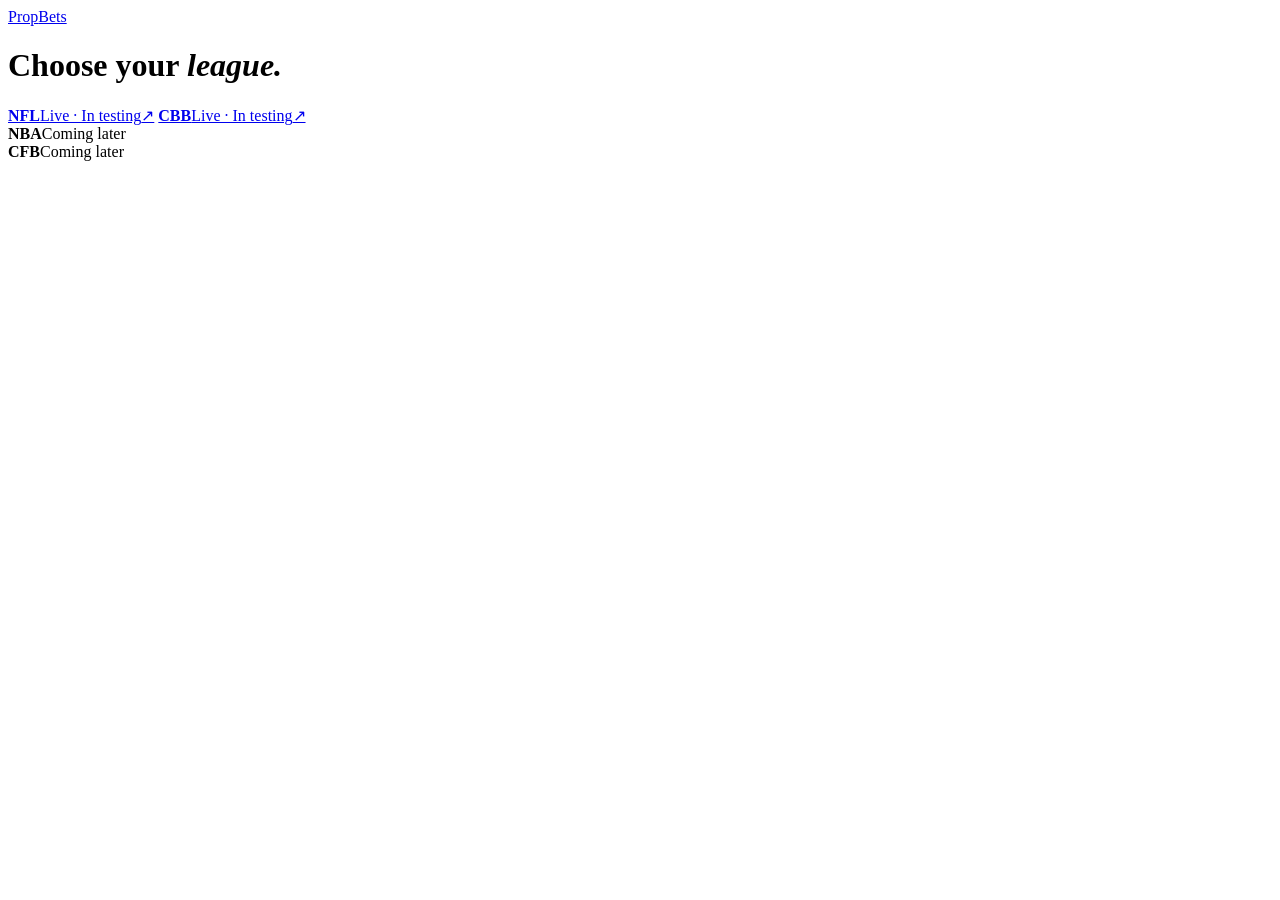
==== public/preview/index.html @ 4784d872 "Visual refresh: home page, bottom nav on phones, compact Top Looks, calmer cards - New NFL home (#ho" ====
<!doctype html>
<html lang="en">
<head>
  <meta charset="utf-8">
  <meta name="viewport" content="width=device-width, initial-scale=1">
  <meta name="robots" content="noindex">
  <title>League selection · PropBets</title>
  <link rel="icon" href="./assets/mark.svg">
  <link rel="stylesheet" href="./league.css">
  <link rel="stylesheet" href="./brand.css">
  </head>
<body>
  <main>
    <header><a class="pb-brand" href="./" aria-label="PropBets preview home"><img src="./assets/mark.svg" alt=""><span class="pb-wordmark">Prop<span>Bets</span></span></a></header>
    <h1>Choose your <em>league.</em></h1>
    <div class="leagues">
      <a class="frame nfl" href="/?view=nfl#home"><strong class="glyph">NFL</strong><span class="league-status">Live · In testing</span><span class="cue" aria-hidden="true">↗</span></a>
      <a class="frame cbb" href="./cbb/"><strong class="glyph">CBB</strong><span class="league-status">Live · In testing</span><span class="cue" aria-hidden="true">↗</span></a>
      <div class="frame nba"><strong class="glyph">NBA</strong><span class="league-status">Coming later</span></div>
      <div class="frame cfb"><strong class="glyph">CFB</strong><span class="league-status">Coming later</span></div>
    </div>
  </main>
</body>
</html>
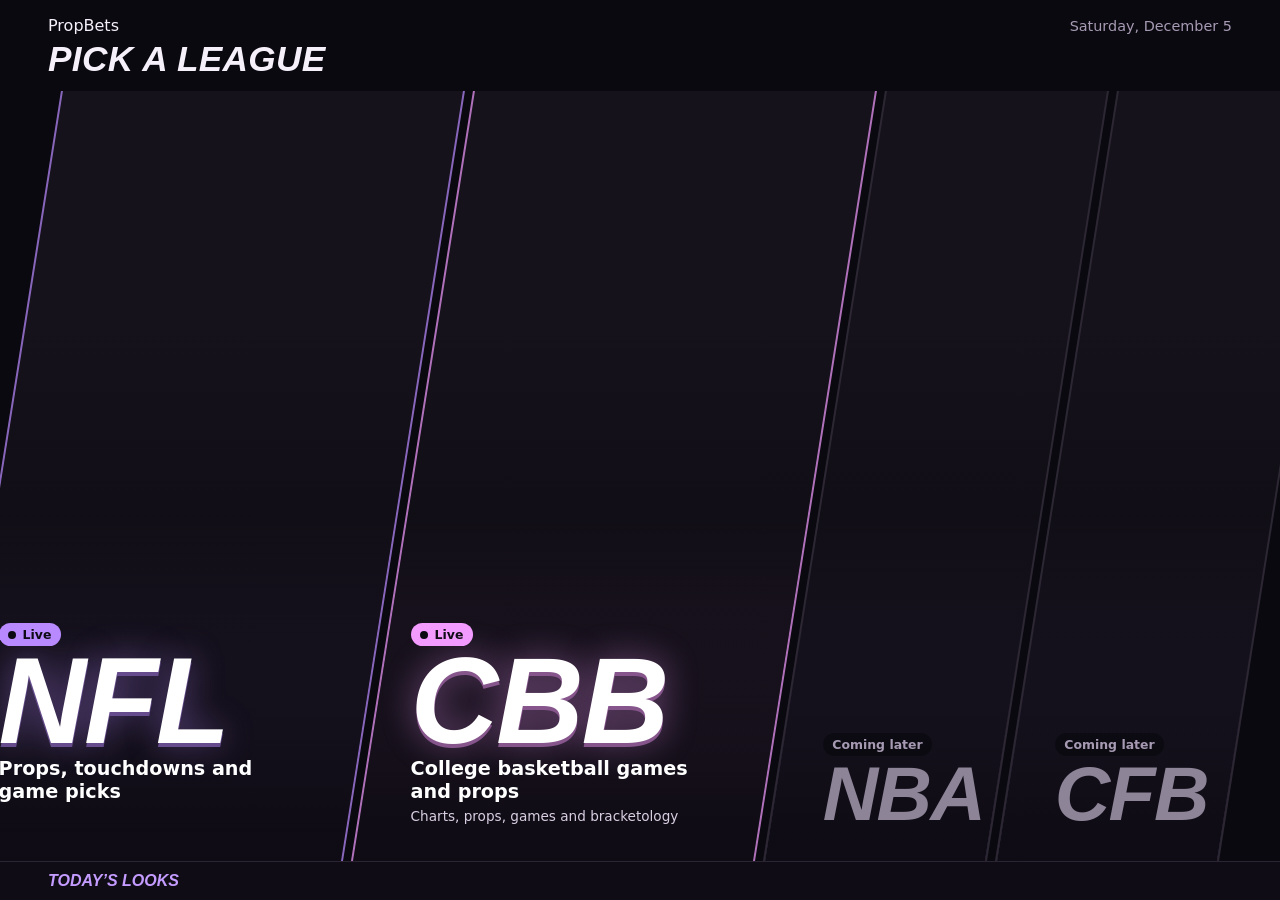
==== commit afa8d90c: "League screen: slanted photo panels with live counts and a ticker; NFL opens the home page Co-Author" ====
--- a/public/preview/index.html
+++ b/public/preview/index.html
@@ -2,23 +2,51 @@
 <html lang="en">
 <head>
   <meta charset="utf-8">
-  <meta name="viewport" content="width=device-width, initial-scale=1">
+  <meta name="viewport" content="width=device-width, initial-scale=1, viewport-fit=cover">
   <meta name="robots" content="noindex">
-  <title>League selection · PropBets</title>
+  <title>Pick a league · PropBets</title>
   <link rel="icon" href="./assets/mark.svg">
-  <link rel="stylesheet" href="./league.css">
+  <link rel="stylesheet" href="./lobby.css">
   <link rel="stylesheet" href="./brand.css">
-  </head>
+</head>
 <body>
-  <main>
-    <header><a class="pb-brand" href="./" aria-label="PropBets preview home"><img src="./assets/mark.svg" alt=""><span class="pb-wordmark">Prop<span>Bets</span></span></a></header>
-    <h1>Choose your <em>league.</em></h1>
-    <div class="leagues">
-      <a class="frame nfl" href="/?view=nfl#home"><strong class="glyph">NFL</strong><span class="league-status">Live · In testing</span><span class="cue" aria-hidden="true">↗</span></a>
-      <a class="frame cbb" href="./cbb/"><strong class="glyph">CBB</strong><span class="league-status">Live · In testing</span><span class="cue" aria-hidden="true">↗</span></a>
-      <div class="frame nba"><strong class="glyph">NBA</strong><span class="league-status">Coming later</span></div>
-      <div class="frame cfb"><strong class="glyph">CFB</strong><span class="league-status">Coming later</span></div>
+  <header class="lobby-top">
+    <a class="pb-brand" href="./" aria-label="PropBets home"><img src="./assets/mark.svg" alt=""><span class="pb-wordmark">Prop<span>Bets</span></span></a>
+    <p class="lobby-date" id="lobby-date"></p>
+  </header>
+  <h1 class="lobby-title">Pick a league</h1>
+  <main class="slices">
+    <a class="slice nfl" href="/?view=nfl#home">
+      <span class="slice-photo" aria-hidden="true"></span>
+      <span class="slice-body">
+        <span class="slice-state is-live">Live</span>
+        <strong>NFL</strong>
+        <span class="slice-line" id="nfl-line">Props, touchdowns and game picks</span>
+        <span class="slice-sub" id="nfl-sub"></span>
+      </span>
+    </a>
+    <a class="slice cbb" href="./cbb/">
+      <span class="slice-photo" aria-hidden="true"></span>
+      <span class="slice-body">
+        <span class="slice-state is-live">Live</span>
+        <strong>CBB</strong>
+        <span class="slice-line" id="cbb-line">College basketball games and props</span>
+        <span class="slice-sub">Charts, props, games and bracketology</span>
+      </span>
+    </a>
+    <div class="slice nba is-off">
+      <span class="slice-photo" aria-hidden="true"></span>
+      <span class="slice-body"><span class="slice-state">Coming later</span><strong>NBA</strong></span>
+    </div>
+    <div class="slice cfb is-off">
+      <span class="slice-photo" aria-hidden="true"></span>
+      <span class="slice-body"><span class="slice-state">Coming later</span><strong>CFB</strong></span>
     </div>
   </main>
+  <aside class="ticker" id="ticker" aria-label="Today's top NFL looks" hidden>
+    <b>Today’s looks</b>
+    <div class="ticker-window"><div class="ticker-track" id="ticker-track"></div></div>
+  </aside>
+  <script src="./lobby.js" defer></script>
 </body>
 </html>
--- a/public/preview/lobby.css
+++ b/public/preview/lobby.css
@@ -0,0 +1,76 @@
+/* League screen: four slanted photo panels, the way a broadcast splits the screen. */
+@font-face{font-family:Barlow;src:url('./assets/display.ttf') format('truetype');font-style:italic;font-weight:800;font-display:swap}
+:root{color-scheme:dark;--ink:#0b0910;--paper:#f6f0fb;--violet:#c49bff;--mute:#a79bb4;--slant:9deg;--display:Barlow,Impact,sans-serif;
+  font-family:Inter,system-ui,sans-serif;color:var(--paper);background:var(--ink)}
+*{box-sizing:border-box}
+html,body{height:100%}
+body{margin:0;display:grid;grid-template-columns:minmax(0,1fr);grid-template-rows:auto auto 1fr auto;min-height:100dvh;background:var(--ink);overflow-x:hidden}
+a{color:inherit;text-decoration:none}
+
+.lobby-top{display:flex;align-items:center;justify-content:space-between;gap:1rem;padding:1rem clamp(1rem,4vw,3rem) .4rem}
+.lobby-date{margin:0;font-size:.9rem;color:var(--mute)}
+.lobby-title{margin:0;padding:0 clamp(1rem,4vw,3rem) .9rem;font:italic 800 clamp(1.5rem,3vw,2.2rem)/1 var(--display);text-transform:uppercase;letter-spacing:.01em;color:var(--paper)}
+
+/* The panels. Each one is skewed; its photo and text are skewed back so they stay upright. */
+.slices{display:flex;gap:.5rem;min-height:22rem;margin:0 -4rem;padding:0 4rem;overflow:hidden}
+.slice{--accent:var(--violet);position:relative;flex:1 1 0;min-width:0;overflow:hidden;transform:skewX(calc(var(--slant) * -1));
+  border-inline:2px solid color-mix(in srgb,var(--accent) 70%,transparent);background:#15121b;transition:flex-grow .45s cubic-bezier(.2,.8,.2,1)}
+.slice.nfl{--accent:#b98aff;--scene:url('./assets/nfl-action.jpg');view-transition-name:nfl-feature}
+.slice.cbb{--accent:#f39bff;--scene:url('./assets/cbb-action.jpg')}
+.slice.nba{--scene:url('./assets/nba-action.jpg')}
+.slice.cfb{--scene:url('./assets/cfb-action.jpg')}
+.slice-photo{position:absolute;inset:0 -45%;transform:skewX(var(--slant));background:var(--scene) center/cover no-repeat;filter:saturate(.9) brightness(.72);transition:transform .6s cubic-bezier(.2,.8,.2,1),filter .3s}
+.slice::after{content:'';position:absolute;inset:0;pointer-events:none;
+  background:linear-gradient(to top,#0b0910f2 4%,#0b091099 38%,transparent 70%),linear-gradient(to top,color-mix(in srgb,var(--accent) 34%,transparent),transparent 45%)}
+.slice-body{position:absolute;z-index:1;left:0;right:0;bottom:0;display:grid;justify-items:start;gap:.35rem;
+  padding:0 clamp(1rem,2.2vw,2.2rem) clamp(1.4rem,4vh,3rem) clamp(2.2rem,4.5vw,4.6rem);transform:skewX(var(--slant));transform-origin:bottom left}
+.slice strong{font:italic 800 clamp(4.2rem,9.5vw,10rem)/.82 var(--display);letter-spacing:-.02em;color:#fff;text-shadow:0 4px 0 color-mix(in srgb,var(--accent) 55%,#000),0 0 34px color-mix(in srgb,var(--accent) 45%,transparent)}
+.slice-state{font-size:.78rem;font-weight:700;padding:.25rem .6rem;border-radius:99px;background:#0b0910c9;color:var(--mute)}
+.slice-state.is-live{color:#0b0910;background:var(--accent)}
+.slice-state.is-live::before{content:'';display:inline-block;width:.5rem;height:.5rem;margin-right:.4rem;border-radius:50%;background:#0b0910;animation:pulse 1.6s ease-in-out infinite}
+.slice-line{font-size:clamp(1rem,1.5vw,1.3rem);font-weight:750;color:#fff}
+.slice-sub{font-size:.85rem;color:#d9cfe3;min-height:1.2em}
+.slice.is-off{flex-grow:.55}
+.slice.is-off .slice-photo{filter:grayscale(1) brightness(.34)}
+.slice.is-off strong{color:#8d8498;text-shadow:none;font-size:clamp(3rem,6vw,6rem)}
+.slice.is-off{border-color:#2c2733}
+a.slice:is(:hover,:focus-visible){flex-grow:1.9}
+a.slice:is(:hover,:focus-visible) .slice-photo{filter:saturate(1.1) brightness(.92);transform:skewX(var(--slant)) scale(1.05)}
+a.slice:focus-visible{outline:3px solid #fff;outline-offset:-6px}
+
+/* Ticker of today's published looks. */
+.ticker{min-width:0;display:flex;align-items:center;gap:.9rem;padding:.7rem clamp(1rem,4vw,3rem) calc(.7rem + env(safe-area-inset-bottom));border-top:1px solid #2a2433;background:#0f0c15}
+.ticker>b{flex:none;font:italic 800 1rem/1 var(--display);text-transform:uppercase;color:var(--violet)}
+.ticker-window{overflow:hidden;min-width:0;flex:1;mask-image:linear-gradient(90deg,transparent,#000 4%,#000 96%,transparent)}
+.ticker-track{display:flex;gap:2.2rem;width:max-content;white-space:nowrap;font-size:.9rem;color:#d9cfe3;animation:ticker var(--ticker-seconds,60s) linear infinite}
+.ticker-track b{color:#fff;font-weight:700}
+.ticker-track i{font-style:normal;font-weight:800;color:var(--violet)}
+.ticker:hover .ticker-track{animation-play-state:paused}
+
+@keyframes ticker{to{transform:translateX(-50%)}}
+@keyframes pulse{50%{opacity:.25}}
+@keyframes slice-in{from{opacity:0;translate:0 12%}}
+.slice{animation:slice-in .7s cubic-bezier(.2,.8,.2,1) backwards}
+.slice:nth-child(2){animation-delay:.07s}.slice:nth-child(3){animation-delay:.14s}.slice:nth-child(4){animation-delay:.21s}
+
+/* Phones: the panels stack and slant the other way. */
+@media(max-width:720px){
+  body{grid-template-rows:auto auto auto auto}
+  .slices{flex-direction:column;gap:.45rem;margin:.6rem 0;padding:0;min-height:0;overflow:visible}
+  .slice{--slant:4deg;flex:none;height:clamp(10.5rem,27dvh,14rem);transform:skewY(calc(var(--slant) * -1));border-inline:0;border-block:2px solid color-mix(in srgb,var(--accent) 70%,transparent)}
+  .slice-photo{inset:-22% 0;transform:skewY(var(--slant))}
+  .slice-body{transform:skewY(var(--slant));transform-origin:center;padding:0 1.1rem 1.1rem;gap:.25rem}
+  .slice strong{font-size:clamp(4rem,21vw,5.6rem)}
+  .slice.is-off{height:5.6rem;flex-grow:0}
+  .slice.is-off .slice-body{grid-template-columns:auto 1fr;align-items:center;gap:.7rem;padding-bottom:.9rem}
+  .slice.is-off strong{font-size:2.6rem;order:-1}
+  a.slice:is(:hover,:focus-visible) .slice-photo{transform:skewY(var(--slant)) scale(1.05)}
+  .ticker{position:sticky;bottom:0}
+}
+@media(prefers-reduced-motion:reduce){
+  .slice,.slice-photo{animation:none;transition:none}
+  .slice-state.is-live::before{animation:none}
+  .ticker-track{animation:none}
+  .ticker-window{overflow-x:auto}
+}
+@media(prefers-reduced-motion:no-preference){@view-transition{navigation:auto}}
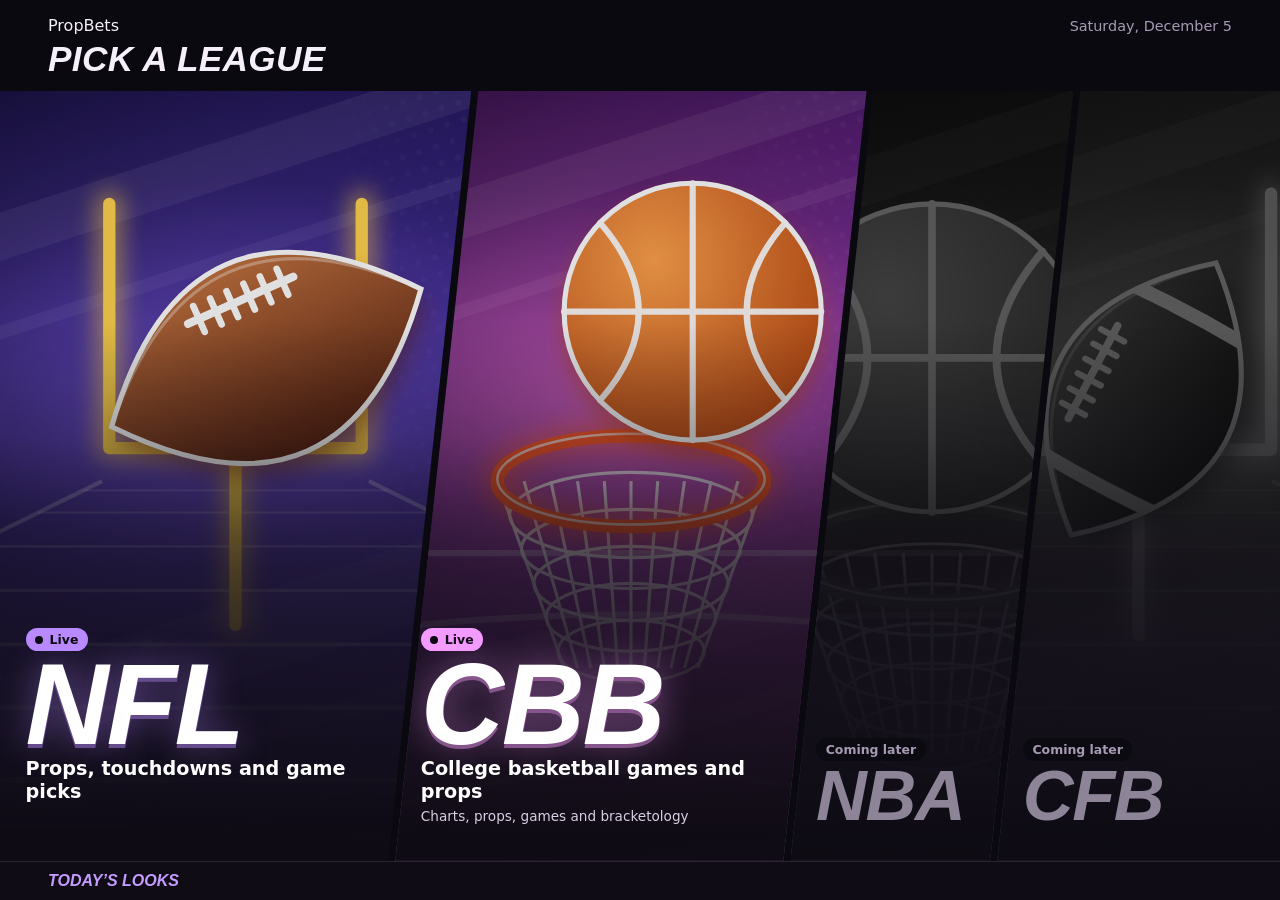
==== commit 5161734c: "CBB home page in the shared league-home design; CBB opens on it Co-Authored-By: Claude Fable 5.2 <no" ====
--- a/public/preview/index.html
+++ b/public/preview/index.html
@@ -25,7 +25,7 @@
         <span class="slice-sub" id="nfl-sub"></span>
       </span>
     </a>
-    <a class="slice cbb" href="./cbb/">
+    <a class="slice cbb" href="/?view=cbb#cbb-home">
       <span class="slice-photo" aria-hidden="true"></span>
       <span class="slice-body">
         <span class="slice-state is-live">Live</span>
--- a/public/preview/lobby.css
+++ b/public/preview/lobby.css
@@ -4,6 +4,7 @@
   font-family:Inter,system-ui,sans-serif;color:var(--paper);background:var(--ink)}
 *{box-sizing:border-box}
 html,body{height:100%}
+html{overflow-x:clip}
 body{margin:0;display:grid;grid-template-columns:minmax(0,1fr);grid-template-rows:auto auto 1fr auto;min-height:100dvh;background:var(--ink);overflow-x:hidden}
 a{color:inherit;text-decoration:none}
 
@@ -11,32 +12,35 @@
 .lobby-date{margin:0;font-size:.9rem;color:var(--mute)}
 .lobby-title{margin:0;padding:0 clamp(1rem,4vw,3rem) .9rem;font:italic 800 clamp(1.5rem,3vw,2.2rem)/1 var(--display);text-transform:uppercase;letter-spacing:.01em;color:var(--paper)}
 
-/* The panels. Each one is skewed; its photo and text are skewed back so they stay upright. */
-.slices{display:flex;gap:.5rem;min-height:22rem;margin:0 -4rem;padding:0 4rem;overflow:hidden}
-.slice{--accent:var(--violet);position:relative;flex:1 1 0;min-width:0;overflow:hidden;transform:skewX(calc(var(--slant) * -1));
-  border-inline:2px solid color-mix(in srgb,var(--accent) 70%,transparent);background:#15121b;transition:flex-grow .45s cubic-bezier(.2,.8,.2,1)}
-.slice.nfl{--accent:#b98aff;--scene:url('./assets/nfl-action.jpg');view-transition-name:nfl-feature}
-.slice.cbb{--accent:#f39bff;--scene:url('./assets/cbb-action.jpg')}
-.slice.nba{--scene:url('./assets/nba-action.jpg')}
-.slice.cfb{--scene:url('./assets/cfb-action.jpg')}
-.slice-photo{position:absolute;inset:0 -45%;transform:skewX(var(--slant));background:var(--scene) center/cover no-repeat;filter:saturate(.9) brightness(.72);transition:transform .6s cubic-bezier(.2,.8,.2,1),filter .3s}
+/* The panels. Each is cut on a slant with clip-path, so the page's outer edges stay
+   straight and nothing (text or photo) is pushed off-screen on any window size. */
+.slices{--cut:clamp(3rem,6.5vw,8.5rem);display:flex;min-height:20rem;overflow:hidden}
+.slice{--accent:var(--violet);position:relative;flex:1 1 0;min-width:0;overflow:hidden;background:#15121b;
+  margin-left:calc(.45rem - var(--cut));clip-path:polygon(var(--cut) 0,100% 0,calc(100% - var(--cut)) 100%,0 100%);
+  transition:flex-grow .45s cubic-bezier(.2,.8,.2,1)}
+.slice:first-child{margin-left:0;clip-path:polygon(0 0,100% 0,calc(100% - var(--cut)) 100%,0 100%)}
+.slice:last-child{clip-path:polygon(var(--cut) 0,100% 0,100% 100%,0 100%)}
+.slice.nfl{--accent:#b98aff;--scene:url('./assets/nfl-scene.svg');view-transition-name:nfl-feature}
+.slice.cbb{--accent:#f39bff;--scene:url('./assets/cbb-scene.svg')}
+.slice.nba{--scene:url('./assets/nba-scene.svg')}
+.slice.cfb{--scene:url('./assets/cfb-scene.svg')}
+.slice-photo{position:absolute;inset:0;background:var(--scene) center/cover no-repeat;filter:brightness(.88);transition:transform .6s cubic-bezier(.2,.8,.2,1),filter .3s}
 .slice::after{content:'';position:absolute;inset:0;pointer-events:none;
   background:linear-gradient(to top,#0b0910f2 4%,#0b091099 38%,transparent 70%),linear-gradient(to top,color-mix(in srgb,var(--accent) 34%,transparent),transparent 45%)}
 .slice-body{position:absolute;z-index:1;left:0;right:0;bottom:0;display:grid;justify-items:start;gap:.35rem;
-  padding:0 clamp(1rem,2.2vw,2.2rem) clamp(1.4rem,4vh,3rem) clamp(2.2rem,4.5vw,4.6rem);transform:skewX(var(--slant));transform-origin:bottom left}
-.slice strong{font:italic 800 clamp(4.2rem,9.5vw,10rem)/.82 var(--display);letter-spacing:-.02em;color:#fff;text-shadow:0 4px 0 color-mix(in srgb,var(--accent) 55%,#000),0 0 34px color-mix(in srgb,var(--accent) 45%,transparent)}
+  padding:0 calc(var(--cut) + .5rem) clamp(1.2rem,4vh,3rem) clamp(1rem,2vw,2rem)}
+.slice strong{font:italic 800 clamp(3.6rem,min(9vw,17vh),10rem)/.82 var(--display);letter-spacing:-.02em;color:#fff;text-shadow:0 4px 0 color-mix(in srgb,var(--accent) 55%,#000),0 0 34px color-mix(in srgb,var(--accent) 45%,transparent)}
 .slice-state{font-size:.78rem;font-weight:700;padding:.25rem .6rem;border-radius:99px;background:#0b0910c9;color:var(--mute)}
 .slice-state.is-live{color:#0b0910;background:var(--accent)}
 .slice-state.is-live::before{content:'';display:inline-block;width:.5rem;height:.5rem;margin-right:.4rem;border-radius:50%;background:#0b0910;animation:pulse 1.6s ease-in-out infinite}
 .slice-line{font-size:clamp(1rem,1.5vw,1.3rem);font-weight:750;color:#fff}
 .slice-sub{font-size:.85rem;color:#d9cfe3;min-height:1.2em}
-.slice.is-off{flex-grow:.55}
+.slice.is-off{flex-grow:.6}
 .slice.is-off .slice-photo{filter:grayscale(1) brightness(.34)}
-.slice.is-off strong{color:#8d8498;text-shadow:none;font-size:clamp(3rem,6vw,6rem)}
-.slice.is-off{border-color:#2c2733}
+.slice.is-off strong{color:#8d8498;text-shadow:none;font-size:clamp(2.6rem,min(5.5vw,11vh),6rem)}
 a.slice:is(:hover,:focus-visible){flex-grow:1.9}
-a.slice:is(:hover,:focus-visible) .slice-photo{filter:saturate(1.1) brightness(.92);transform:skewX(var(--slant)) scale(1.05)}
-a.slice:focus-visible{outline:3px solid #fff;outline-offset:-6px}
+a.slice:is(:hover,:focus-visible) .slice-photo{filter:brightness(1.05);transform:scale(1.05)}
+a.slice:focus-visible .slice-body{outline:3px solid #fff;outline-offset:-10px}
 
 /* Ticker of today's published looks. */
 .ticker{min-width:0;display:flex;align-items:center;gap:.9rem;padding:.7rem clamp(1rem,4vw,3rem) calc(.7rem + env(safe-area-inset-bottom));border-top:1px solid #2a2433;background:#0f0c15}
@@ -56,15 +60,17 @@
 /* Phones: the panels stack and slant the other way. */
 @media(max-width:720px){
   body{grid-template-rows:auto auto auto auto}
-  .slices{flex-direction:column;gap:.45rem;margin:.6rem 0;padding:0;min-height:0;overflow:visible}
-  .slice{--slant:4deg;flex:none;height:clamp(10.5rem,27dvh,14rem);transform:skewY(calc(var(--slant) * -1));border-inline:0;border-block:2px solid color-mix(in srgb,var(--accent) 70%,transparent)}
-  .slice-photo{inset:-22% 0;transform:skewY(var(--slant))}
-  .slice-body{transform:skewY(var(--slant));transform-origin:center;padding:0 1.1rem 1.1rem;gap:.25rem}
-  .slice strong{font-size:clamp(4rem,21vw,5.6rem)}
-  .slice.is-off{height:5.6rem;flex-grow:0}
-  .slice.is-off .slice-body{grid-template-columns:auto 1fr;align-items:center;gap:.7rem;padding-bottom:.9rem}
+  .slices{--cut:1.6rem;flex-direction:column;margin:.4rem 0 .6rem;min-height:0;overflow:visible}
+  .slice,.slice:first-child,.slice:last-child{flex:none;height:clamp(10.5rem,27dvh,14rem);margin:calc(.35rem - var(--cut)) 0 0;
+    clip-path:polygon(0 var(--cut),100% 0,100% calc(100% - var(--cut)),0 100%)}
+  .slice:first-child{margin-top:0;clip-path:polygon(0 0,100% 0,100% calc(100% - var(--cut)),0 100%)}
+  .slice:last-child{clip-path:polygon(0 var(--cut),100% 0,100% 100%,0 100%)}
+  .slice-body{padding:0 1.1rem calc(var(--cut) + .2rem);gap:.25rem}
+  .slice:last-child .slice-body{padding-bottom:.9rem}
+  .slice strong{font-size:clamp(3.8rem,20vw,5.4rem)}
+  .slice.is-off,.slice.is-off:last-child{height:6.4rem}
+  .slice.is-off .slice-body{grid-template-columns:auto 1fr;align-items:center;gap:.7rem}
   .slice.is-off strong{font-size:2.6rem;order:-1}
-  a.slice:is(:hover,:focus-visible) .slice-photo{transform:skewY(var(--slant)) scale(1.05)}
   .ticker{position:sticky;bottom:0}
 }
 @media(prefers-reduced-motion:reduce){
